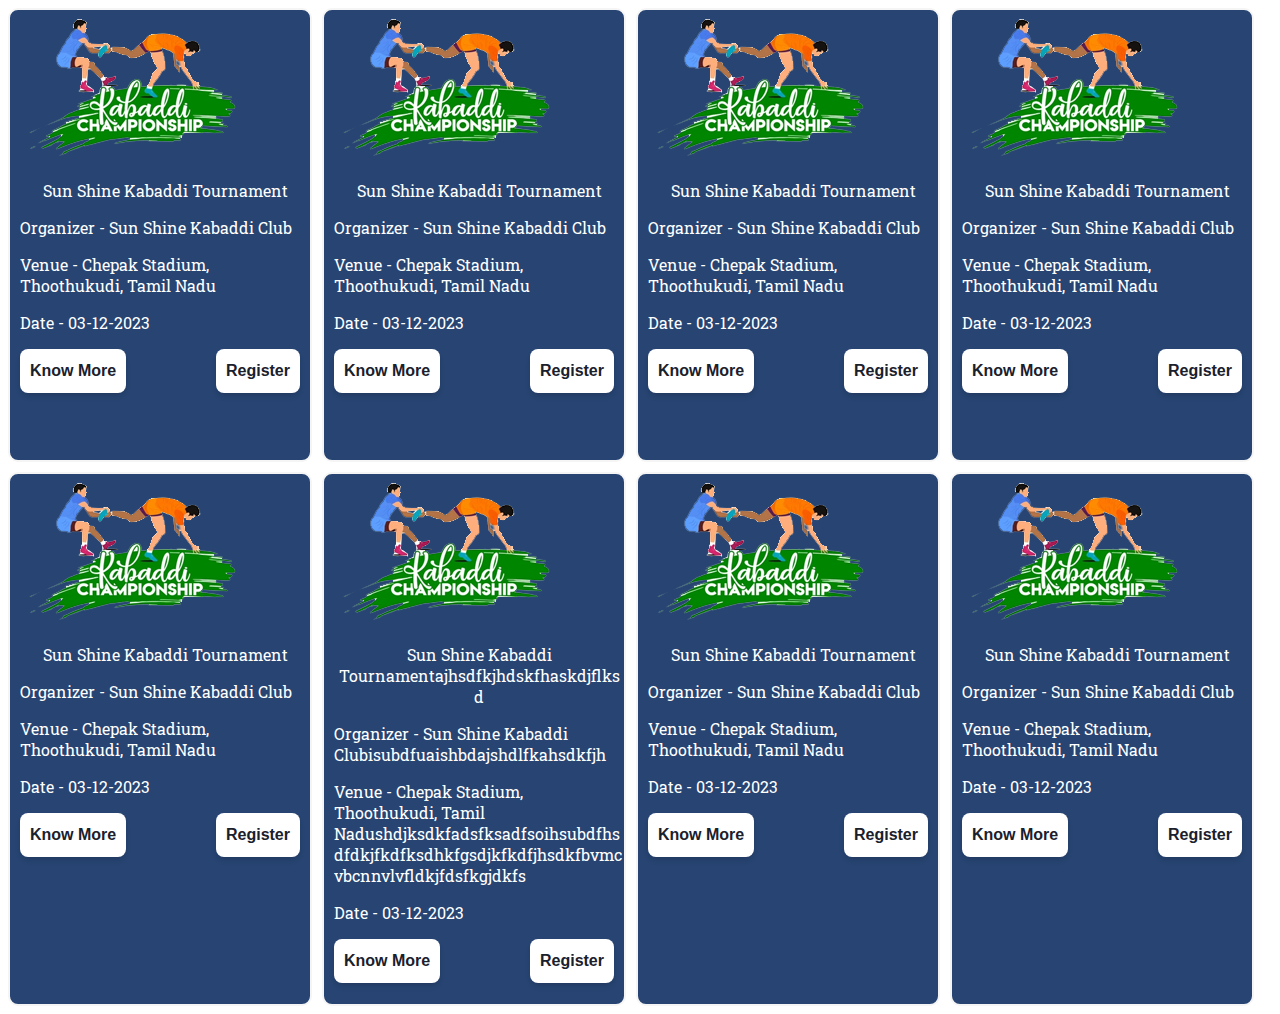
==== Tournament/flex_practice.html @ 7deda1de "Add files via upload" ====
<!DOCTYPE html>
<html lang="en">
<head>
    <meta charset="UTF-8">
    <meta http-equiv="X-UA-Compatible" content="IE=edge">
    <meta name="viewport" content="width=device-width, initial-scale=1.0">
    <title>Document</title>
    <style>
      @import url('https://fonts.googleapis.com/css2?family=Roboto+Slab:wght@400;500&display=swap');
      .container{
        display: flex;
        flex-wrap: wrap;
        column-gap: 10px;
        row-gap: 10px;
      }  
      .card-block{
          justify-content: center;
          align-items: center;
          width: 300px;
          min-height: 450px;
          background-color: #274472;
          color: white;
          border-radius: 10px;
          border: 2px solid whitesmoke;
        }
        .image{
          border-radius: 10px 10px 0px 0px;
        }
        .content{
          padding-left: 10px;
          font-family: 'Roboto Slab', serif;
        }
        .last-element{
          display: flex;
          justify-content: space-between;
          padding-right: 10px;
        }
        p{
          word-wrap: break-word;
        }
.button-47 {
  align-items: center;
  background: #FFFFFF;
  border: 0 solid #E2E8F0;
  box-shadow: 0 4px 6px -1px rgba(0, 0, 0, 0.1), 0 2px 4px -1px rgba(0, 0, 0, 0.06);
  box-sizing: border-box;
  color: #1A202C;
  display: inline-flex;
  font-family: Inter, sans-serif;
  font-size: 1rem;
  font-weight: 700;
  justify-content: center;
  line-height: 24px;
  overflow-wrap: break-word;
  padding: 10px;
  text-decoration: none;
  width: auto;
  border-radius: 8px;
  cursor: pointer;
  user-select: none;
  -webkit-user-select: none;
  touch-action: manipulation;
}
.button-47:hover{
  background-color: black;
  color: white;
}
.last-element{
  align-self: flex-end;
}
        </style>
</head>
<body>
    <div class="container">
      <div class="card-block">
        <div class="image">
          <img src="images/kabaddi.png" class="image" alt="">
        </div>
        <div class="content">
        <p align="center">Sun Shine Kabaddi Tournament</p>
        <p>Organizer - Sun Shine Kabaddi Club</p>
        <p>Venue - Chepak Stadium, Thoothukudi, Tamil Nadu</p>
        <p>Date - 03-12-2023</p>
        <div class="last-element">
          <div class="">
            <input type="submit" value="Know More" class="button-47">
          </div>
          <div class="">
            <input type="submit" value="Register" class="button-47">
          </div>
        </div><br>
        </div>
      </div>
      <div class="card-block">
        <div class="image">
          <img src="images/kabaddi.png" class="image" alt="">
        </div>
        <div class="content">
        <p align="center">Sun Shine Kabaddi Tournament</p>
        <p>Organizer - Sun Shine Kabaddi Club</p>
        <p>Venue - Chepak Stadium, Thoothukudi, Tamil Nadu</p>
        <p>Date - 03-12-2023</p>
        <div class="last-element">
          <div class="">
            <input type="submit" value="Know More" class="button-47">
          </div>
          <div class="">
            <input type="submit" value="Register" class="button-47">
          </div>
        </div><br>
        </div>
      </div>
      <div class="card-block">
        <div class="image">
          <img src="images/kabaddi.png" class="image" alt="">
        </div>
        <div class="content">
        <p align="center">Sun Shine Kabaddi Tournament</p>
        <p>Organizer - Sun Shine Kabaddi Club</p>
        <p>Venue - Chepak Stadium, Thoothukudi, Tamil Nadu</p>
        <p>Date - 03-12-2023</p>
        <div class="last-element">
          <div class="">
            <input type="submit" value="Know More" class="button-47">
          </div>
          <div class="">
            <input type="submit" value="Register" class="button-47">
          </div>
        </div><br>
        </div>
      </div>
      <div class="card-block">
        <div class="image">
          <img src="images/kabaddi.png" class="image" alt="">
        </div>
        <div class="content">
        <p align="center">Sun Shine Kabaddi Tournament</p>
        <p>Organizer - Sun Shine Kabaddi Club</p>
        <p>Venue - Chepak Stadium, Thoothukudi, Tamil Nadu</p>
        <p>Date - 03-12-2023</p>
        <div class="last-element">
          <div class="">
            <input type="submit" value="Know More" class="button-47">
          </div>
          <div class="">
            <input type="submit" value="Register" class="button-47">
          </div>
        </div><br>
        </div>
      </div>
      <div class="card-block">
        <div class="image">
          <img src="images/kabaddi.png" class="image" alt="">
        </div>
        <div class="content">
        <p align="center">Sun Shine Kabaddi Tournament</p>
        <p>Organizer - Sun Shine Kabaddi Club</p>
        <p>Venue - Chepak Stadium, Thoothukudi, Tamil Nadu</p>
        <p>Date - 03-12-2023</p>
        <div class="last-element">
          <div class="">
            <input type="submit" value="Know More" class="button-47">
          </div>
          <div class="">
            <input type="submit" value="Register" class="button-47">
          </div>
        </div><br>
        </div>
      </div>
      <div class="card-block">
        <div class="image">
          <img src="images/kabaddi.png" class="image" alt="">
        </div>
        <div class="content">
        <p align="center">Sun Shine Kabaddi Tournamentajhsdfkjhdskfhaskdjflksd</p>
        <p>Organizer - Sun Shine Kabaddi Clubisubdfuaishbdajshdlfkahsdkfjh</p>
        <p>Venue - Chepak Stadium, Thoothukudi, Tamil Nadushdjksdkfadsfksadfsoihsubdfhsdfdkjfkdfksdhkfgsdjkfkdfjhsdkfbvmcvbcnnvlvfldkjfdsfkgjdkfs</p>
        <p>Date - 03-12-2023</p>
        <div class="last-element">
          <div class="">
            <input type="submit" value="Know More" class="button-47">
          </div>
          <div class="">
            <input type="submit" value="Register" class="button-47">
          </div>
        </div><br>
        </div>
      </div>
      <div class="card-block">
        <div class="image">
          <img src="images/kabaddi.png" class="image" alt="">
        </div>
        <div class="content">
        <p align="center">Sun Shine Kabaddi Tournament</p>
        <p>Organizer - Sun Shine Kabaddi Club</p>
        <p>Venue - Chepak Stadium, Thoothukudi, Tamil Nadu</p>
        <p>Date - 03-12-2023</p>
        <div class="last-element">
          <div class="">
            <input type="submit" value="Know More" class="button-47">
          </div>
          <div class="">
            <input type="submit" value="Register" class="button-47">
          </div>
        </div><br>
        </div>
      </div>
      <div class="card-block">
        <div class="image">
          <img src="images/kabaddi.png" class="image" alt="">
        </div>
        <div class="content">
        <p align="center">Sun Shine Kabaddi Tournament</p>
        <p>Organizer - Sun Shine Kabaddi Club</p>
        <p>Venue - Chepak Stadium, Thoothukudi, Tamil Nadu</p>
        <p>Date - 03-12-2023</p>
        <div class="last-element">
          <div class="">
            <input type="submit" value="Know More" class="button-47">
          </div>
          <div class="">
            <input type="submit" value="Register" class="button-47">
          </div>
        </div><br>
        </div>
      </div>
    </div>
</body>
</html>
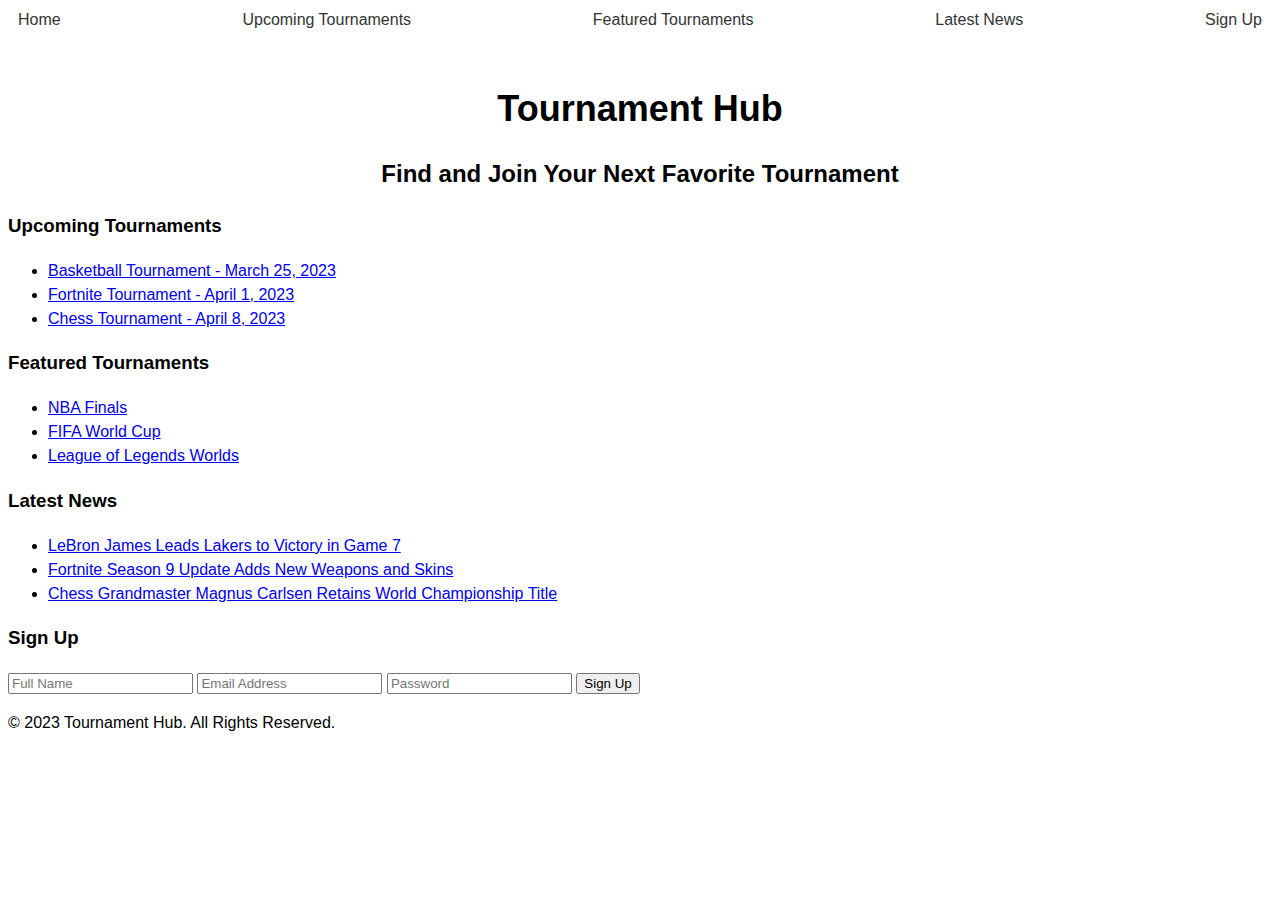
==== commit 00d01dd7: "Add files via upload" ====
--- a/Tournament/flex_practice.html
+++ b/Tournament/flex_practice.html
@@ -1,229 +1,96 @@
 <!DOCTYPE html>
-<html lang="en">
-<head>
-    <meta charset="UTF-8">
-    <meta http-equiv="X-UA-Compatible" content="IE=edge">
-    <meta name="viewport" content="width=device-width, initial-scale=1.0">
-    <title>Document</title>
+<html>
+  <head>
+    <title>Tournament Hub</title>
+    <link rel="stylesheet" type="text/css" href="style.css">
     <style>
-      @import url('https://fonts.googleapis.com/css2?family=Roboto+Slab:wght@400;500&display=swap');
-      .container{
-        display: flex;
-        flex-wrap: wrap;
-        column-gap: 10px;
-        row-gap: 10px;
-      }  
-      .card-block{
-          justify-content: center;
-          align-items: center;
-          width: 300px;
-          min-height: 450px;
-          background-color: #274472;
-          color: white;
-          border-radius: 10px;
-          border: 2px solid whitesmoke;
-        }
-        .image{
-          border-radius: 10px 10px 0px 0px;
-        }
-        .content{
-          padding-left: 10px;
-          font-family: 'Roboto Slab', serif;
-        }
-        .last-element{
-          display: flex;
-          justify-content: space-between;
-          padding-right: 10px;
-        }
-        p{
-          word-wrap: break-word;
-        }
-.button-47 {
-  align-items: center;
-  background: #FFFFFF;
-  border: 0 solid #E2E8F0;
-  box-shadow: 0 4px 6px -1px rgba(0, 0, 0, 0.1), 0 2px 4px -1px rgba(0, 0, 0, 0.06);
-  box-sizing: border-box;
-  color: #1A202C;
-  display: inline-flex;
-  font-family: Inter, sans-serif;
-  font-size: 1rem;
-  font-weight: 700;
-  justify-content: center;
-  line-height: 24px;
-  overflow-wrap: break-word;
-  padding: 10px;
+      body {
+  font-family: Arial, sans-serif;
+  font-size: 16px;
+  line-height: 1.5;
+}
+
+nav ul {
+  display: flex;
+  justify-content: space-between;
+  list-style: none;
+  margin: 0;
+  padding: 0;
+}
+
+nav ul li {
+  margin: 0 10px;
+}
+
+nav ul li a {
+  color: #333;
   text-decoration: none;
-  width: auto;
-  border-radius: 8px;
-  cursor: pointer;
-  user-select: none;
-  -webkit-user-select: none;
-  touch-action: manipulation;
 }
-.button-47:hover{
-  background-color: black;
-  color: white;
+
+header {
+  text-align: center;
+  margin-top: 50px;
 }
-.last-element{
-  align-self: flex-end;
+
+h1 {
+  font-size: 36px;
+  margin-bottom: 10px;
 }
-        </style>
-</head>
-<body>
-    <div class="container">
-      <div class="card-block">
-        <div class="image">
-          <img src="images/kabaddi.png" class="image" alt="">
-        </div>
-        <div class="content">
-        <p align="center">Sun Shine Kabaddi Tournament</p>
-        <p>Organizer - Sun Shine Kabaddi Club</p>
-        <p>Venue - Chepak Stadium, Thoothukudi, Tamil Nadu</p>
-        <p>Date - 03-12-2023</p>
-        <div class="last-element">
-          <div class="">
-            <input type="submit" value="Know More" class="button-47">
-          </div>
-          <div class="">
-            <input type="submit" value="Register" class="button-47">
-          </div>
-        </div><br>
-        </div>
-      </div>
-      <div class="card-block">
-        <div class="image">
-          <img src="images/kabaddi.png" class="image" alt="">
-        </div>
-        <div class="content">
-        <p align="center">Sun Shine Kabaddi Tournament</p>
-        <p>Organizer - Sun Shine Kabaddi Club</p>
-        <p>Venue - Chepak Stadium, Thoothukudi, Tamil Nadu</p>
-        <p>Date - 03-12-2023</p>
-        <div class="last-element">
-          <div class="">
-            <input type="submit" value="Know More" class="button-47">
-          </div>
-          <div class="">
-            <input type="submit" value="Register" class="button-47">
-          </div>
-        </div><br>
-        </div>
-      </div>
-      <div class="card-block">
-        <div class="image">
-          <img src="images/kabaddi.png" class="image" alt="">
-        </div>
-        <div class="content">
-        <p align="center">Sun Shine Kabaddi Tournament</p>
-        <p>Organizer - Sun Shine Kabaddi Club</p>
-        <p>Venue - Chepak Stadium, Thoothukudi, Tamil Nadu</p>
-        <p>Date - 03-12-2023</p>
-        <div class="last-element">
-          <div class="">
-            <input type="submit" value="Know More" class="button-47">
-          </div>
-          <div class="">
-            <input type="submit" value="Register" class="button-47">
-          </div>
-        </div><br>
-        </div>
-      </div>
-      <div class="card-block">
-        <div class="image">
-          <img src="images/kabaddi.png" class="image" alt="">
-        </div>
-        <div class="content">
-        <p align="center">Sun Shine Kabaddi Tournament</p>
-        <p>Organizer - Sun Shine Kabaddi Club</p>
-        <p>Venue - Chepak Stadium, Thoothukudi, Tamil Nadu</p>
-        <p>Date - 03-12-2023</p>
-        <div class="last-element">
-          <div class="">
-            <input type="submit" value="Know More" class="button-47">
-          </div>
-          <div class="">
-            <input type="submit" value="Register" class="button-47">
-          </div>
-        </div><br>
-        </div>
-      </div>
-      <div class="card-block">
-        <div class="image">
-          <img src="images/kabaddi.png" class="image" alt="">
-        </div>
-        <div class="content">
-        <p align="center">Sun Shine Kabaddi Tournament</p>
-        <p>Organizer - Sun Shine Kabaddi Club</p>
-        <p>Venue - Chepak Stadium, Thoothukudi, Tamil Nadu</p>
-        <p>Date - 03-12-2023</p>
-        <div class="last-element">
-          <div class="">
-            <input type="submit" value="Know More" class="button-47">
-          </div>
-          <div class="">
-            <input type="submit" value="Register" class="button-47">
-          </div>
-        </div><br>
-        </div>
-      </div>
-      <div class="card-block">
-        <div class="image">
-          <img src="images/kabaddi.png" class="image" alt="">
-        </div>
-        <div class="content">
-        <p align="center">Sun Shine Kabaddi Tournamentajhsdfkjhdskfhaskdjflksd</p>
-        <p>Organizer - Sun Shine Kabaddi Clubisubdfuaishbdajshdlfkahsdkfjh</p>
-        <p>Venue - Chepak Stadium, Thoothukudi, Tamil Nadushdjksdkfadsfksadfsoihsubdfhsdfdkjfkdfksdhkfgsdjkfkdfjhsdkfbvmcvbcnnvlvfldkjfdsfkgjdkfs</p>
-        <p>Date - 03-12-2023</p>
-        <div class="last-element">
-          <div class="">
-            <input type="submit" value="Know More" class="button-47">
-          </div>
-          <div class="">
-            <input type="submit" value="Register" class="button-47">
-          </div>
-        </div><br>
-        </div>
-      </div>
-      <div class="card-block">
-        <div class="image">
-          <img src="images/kabaddi.png" class="image" alt="">
-        </div>
-        <div class="content">
-        <p align="center">Sun Shine Kabaddi Tournament</p>
-        <p>Organizer - Sun Shine Kabaddi Club</p>
-        <p>Venue - Chepak Stadium, Thoothukudi, Tamil Nadu</p>
-        <p>Date - 03-12-2023</p>
-        <div class="last-element">
-          <div class="">
-            <input type="submit" value="Know More" class="button-47">
-          </div>
-          <div class="">
-            <input type="submit" value="Register" class="button-47">
-          </div>
-        </div><br>
-        </div>
-      </div>
-      <div class="card-block">
-        <div class="image">
-          <img src="images/kabaddi.png" class="image" alt="">
-        </div>
-        <div class="content">
-        <p align="center">Sun Shine Kabaddi Tournament</p>
-        <p>Organizer - Sun Shine Kabaddi Club</p>
-        <p>Venue - Chepak Stadium, Thoothukudi, Tamil Nadu</p>
-        <p>Date - 03-12-2023</p>
-        <div class="last-element">
-          <div class="">
-            <input type="submit" value="Know More" class="button-47">
-          </div>
-          <div class="">
-            <input type="submit" value="Register" class="button-47">
-          </div>
-        </div><br>
-        </div>
-      </div>
-    </div>
-</body>
-</html>+
+h2 {
+  font-size: 24px
+}
+      </style>
+  </head>
+  <body>
+    <nav>
+      <ul>
+        <li><a href="#">Home</a></li>
+        <li><a href="#">Upcoming Tournaments</a></li>
+        <li><a href="#">Featured Tournaments</a></li>
+        <li><a href="#">Latest News</a></li>
+        <li><a href="#">Sign Up</a></li>
+      </ul>
+    </nav>
+    <header>
+      <h1>Tournament Hub</h1>
+      <h2>Find and Join Your Next Favorite Tournament</h2>
+    </header>
+    <section id="upcoming-tournaments">
+      <h3>Upcoming Tournaments</h3>
+      <ul>
+        <li><a href="#">Basketball Tournament - March 25, 2023</a></li>
+        <li><a href="#">Fortnite Tournament - April 1, 2023</a></li>
+        <li><a href="#">Chess Tournament - April 8, 2023</a></li>
+      </ul>
+    </section>
+    <section id="featured-tournaments">
+      <h3>Featured Tournaments</h3>
+      <ul>
+        <li><a href="#">NBA Finals</a></li>
+        <li><a href="#">FIFA World Cup</a></li>
+        <li><a href="#">League of Legends Worlds</a></li>
+      </ul>
+    </section>
+    <section id="latest-news">
+      <h3>Latest News</h3>
+      <ul>
+        <li><a href="#">LeBron James Leads Lakers to Victory in Game 7</a></li>
+        <li><a href="#">Fortnite Season 9 Update Adds New Weapons and Skins</a></li>
+        <li><a href="#">Chess Grandmaster Magnus Carlsen Retains World Championship Title</a></li>
+      </ul>
+    </section>
+    <section id="sign-up">
+      <h3>Sign Up</h3>
+      <form>
+        <input type="text" placeholder="Full Name">
+        <input type="email" placeholder="Email Address">
+        <input type="password" placeholder="Password">
+        <button type="submit">Sign Up</button>
+      </form>
+    </section>
+    <footer>
+      <p>&copy; 2023 Tournament Hub. All Rights Reserved.</p>
+    </footer>
+  </body>
+</html>
